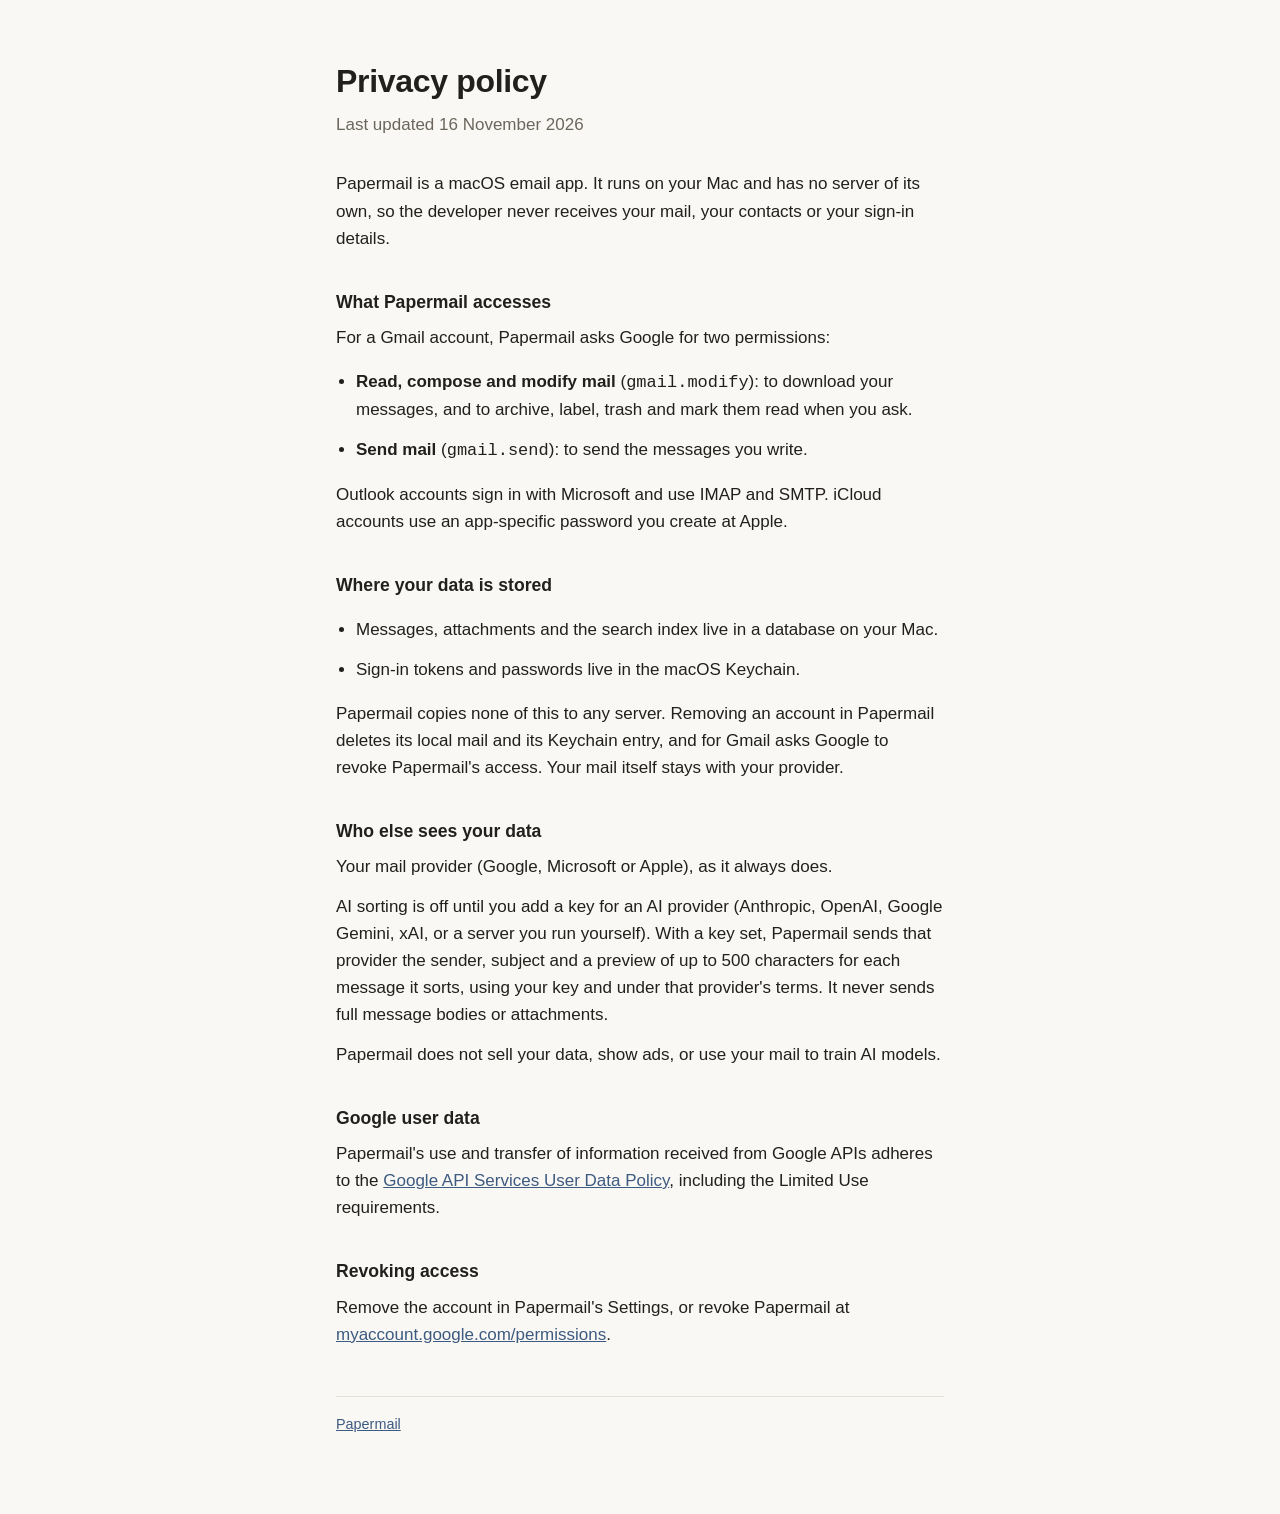
==== privacy.html @ 48b1c693 "Papermail homepage and privacy policy" ====
<!doctype html>
<html lang="en">
<head>
  <meta charset="utf-8">
  <meta name="viewport" content="width=device-width, initial-scale=1">
  <title>Papermail privacy policy</title>
  <meta name="description" content="What Papermail accesses, where it stores it, and who else sees it.">
  <link rel="stylesheet" href="style.css">
</head>
<body>
  <main>
    <h1>Privacy policy</h1>
    <p class="lede">Last updated 16 November 2026</p>

    <p>Papermail is a macOS email app. It runs on your Mac and has no server of its own, so the developer never receives your mail, your contacts or your sign-in details.</p>

    <h2>What Papermail accesses</h2>
    <p>For a Gmail account, Papermail asks Google for two permissions:</p>
    <ul>
      <li><strong>Read, compose and modify mail</strong> (<code>gmail.modify</code>): to download your messages, and to archive, label, trash and mark them read when you ask.</li>
      <li><strong>Send mail</strong> (<code>gmail.send</code>): to send the messages you write.</li>
    </ul>
    <p>Outlook accounts sign in with Microsoft and use IMAP and SMTP. iCloud accounts use an app-specific password you create at Apple.</p>

    <h2>Where your data is stored</h2>
    <ul>
      <li>Messages, attachments and the search index live in a database on your Mac.</li>
      <li>Sign-in tokens and passwords live in the macOS Keychain.</li>
    </ul>
    <p>Papermail copies none of this to any server. Removing an account in Papermail deletes its local mail and its Keychain entry, and for Gmail asks Google to revoke Papermail's access. Your mail itself stays with your provider.</p>

    <h2>Who else sees your data</h2>
    <p>Your mail provider (Google, Microsoft or Apple), as it always does.</p>
    <p>AI sorting is off until you add a key for an AI provider (Anthropic, OpenAI, Google Gemini, xAI, or a server you run yourself). With a key set, Papermail sends that provider the sender, subject and a preview of up to 500 characters for each message it sorts, using your key and under that provider's terms. It never sends full message bodies or attachments.</p>
    <p>Papermail does not sell your data, show ads, or use your mail to train AI models.</p>

    <h2>Google user data</h2>
    <p>Papermail's use and transfer of information received from Google APIs adheres to the <a href="https://developers.google.com/terms/api-services-user-data-policy">Google API Services User Data Policy</a>, including the Limited Use requirements.</p>

    <h2>Revoking access</h2>
    <p>Remove the account in Papermail's Settings, or revoke Papermail at <a href="https://myaccount.google.com/permissions">myaccount.google.com/permissions</a>.</p>

    <footer>
      <a href="index.html">Papermail</a>
    </footer>
  </main>
</body>
</html>
---- style.css ----
:root {
  --bg: #faf8f4;
  --text: #22201c;
  --muted: #6b665d;
  --rule: #e4dfd5;
  --link: #3d5a80;
}
@media (prefers-color-scheme: dark) {
  :root {
    --bg: #1c1b19;
    --text: #ece8e1;
    --muted: #a39d92;
    --rule: #34322e;
    --link: #9cb8de;
  }
}
* { box-sizing: border-box; }
body {
  margin: 0;
  background: var(--bg);
  color: var(--text);
  font: 17px/1.6 -apple-system, BlinkMacSystemFont, "Helvetica Neue", sans-serif;
}
main { max-width: 640px; margin: 0 auto; padding: 56px 16px 80px; }
h1 { font-size: 2rem; margin: 0 0 4px; letter-spacing: -0.01em; }
h2 { font-size: 1.1rem; margin: 36px 0 8px; }
p, li { margin: 0 0 12px; }
ul { padding-left: 20px; }
.lede { color: var(--muted); margin-bottom: 32px; }
a { color: var(--link); }
footer { margin-top: 48px; padding-top: 16px; border-top: 1px solid var(--rule); color: var(--muted); font-size: 0.9rem; }
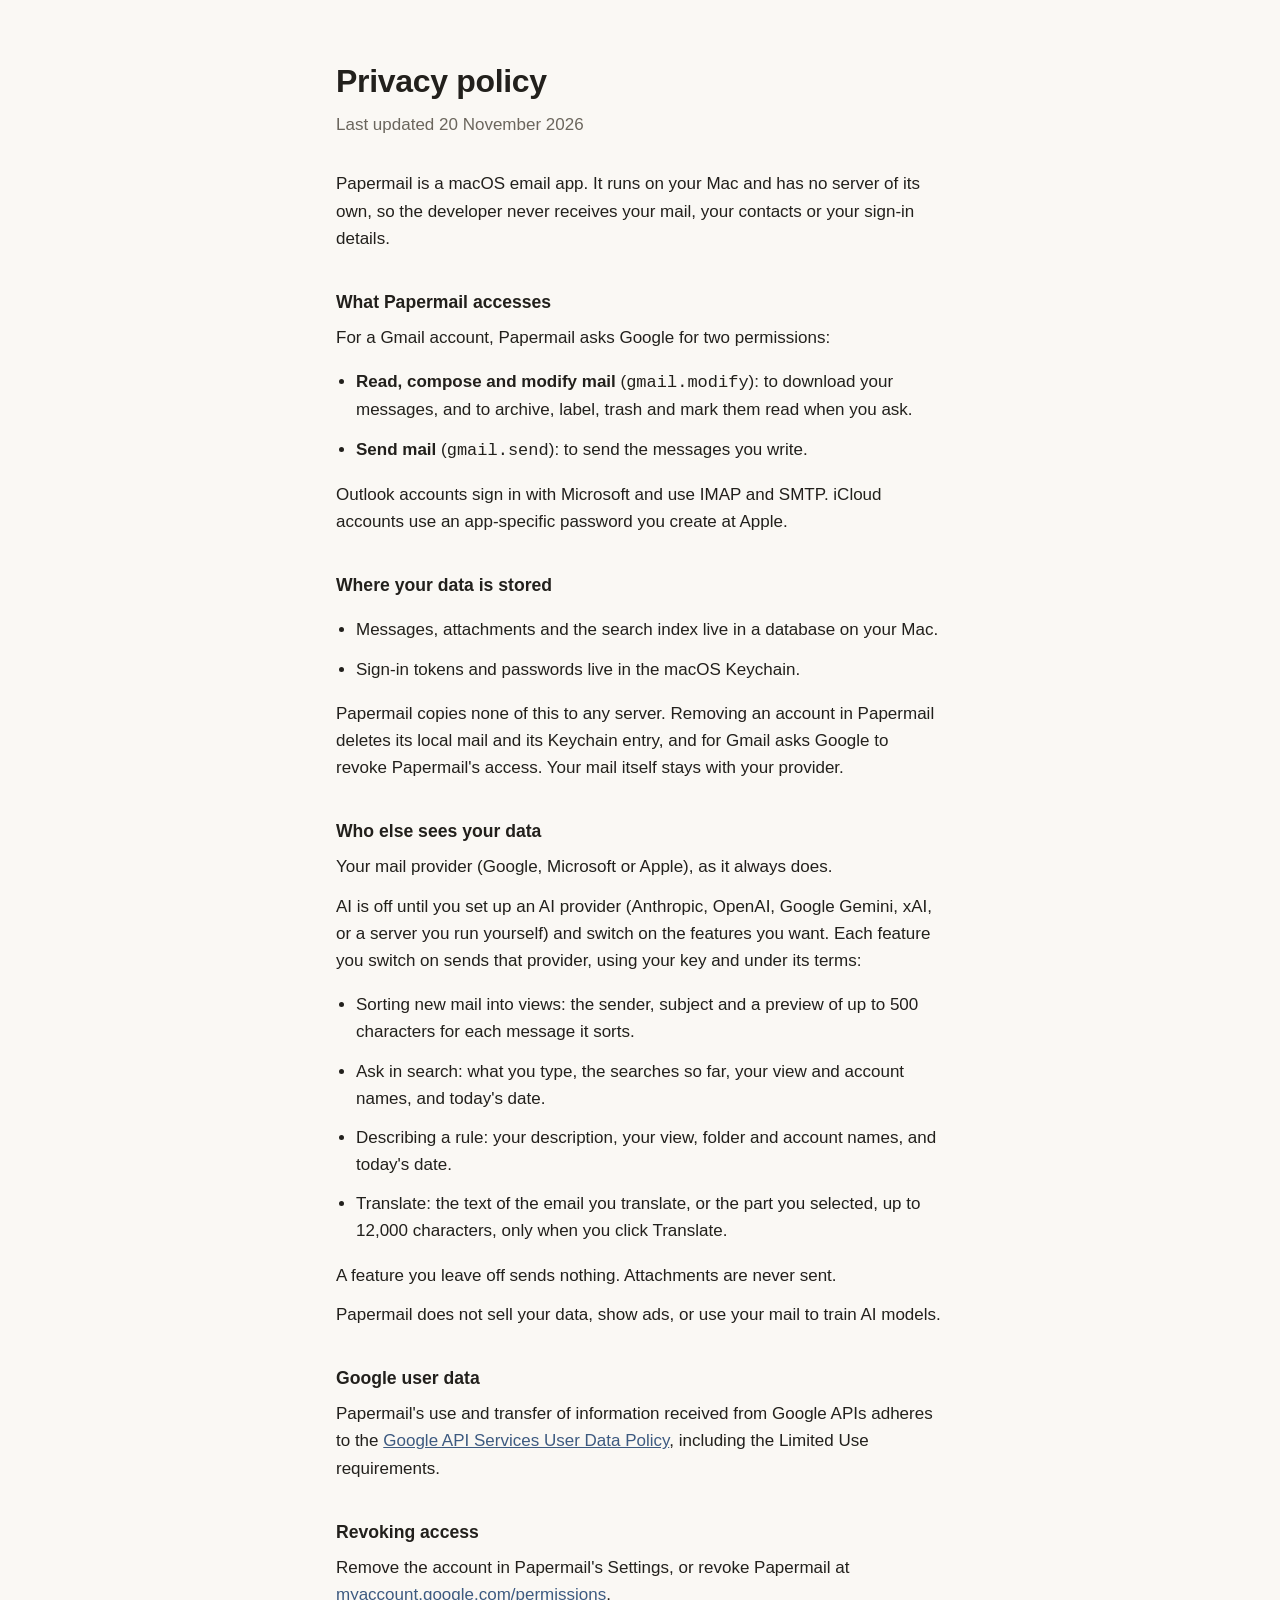
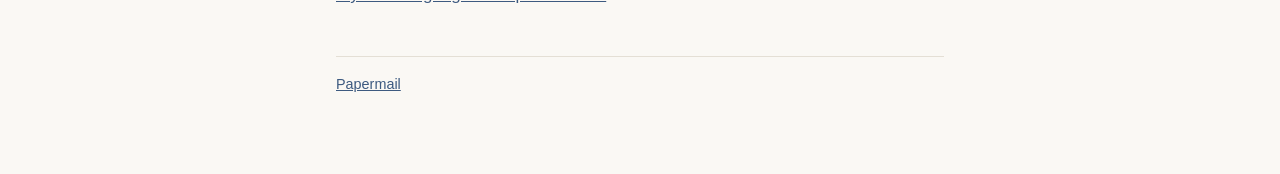
==== commit 0c726d27: "Privacy policy: list each AI feature and what it sends" ====
--- a/privacy.html
+++ b/privacy.html
@@ -10,7 +10,7 @@
 <body>
   <main>
     <h1>Privacy policy</h1>
-    <p class="lede">Last updated 16 November 2026</p>
+    <p class="lede">Last updated 20 November 2026</p>
 
     <p>Papermail is a macOS email app. It runs on your Mac and has no server of its own, so the developer never receives your mail, your contacts or your sign-in details.</p>
 
@@ -31,7 +31,14 @@
 
     <h2>Who else sees your data</h2>
     <p>Your mail provider (Google, Microsoft or Apple), as it always does.</p>
-    <p>AI sorting is off until you add a key for an AI provider (Anthropic, OpenAI, Google Gemini, xAI, or a server you run yourself). With a key set, Papermail sends that provider the sender, subject and a preview of up to 500 characters for each message it sorts, using your key and under that provider's terms. It never sends full message bodies or attachments.</p>
+    <p>AI is off until you set up an AI provider (Anthropic, OpenAI, Google Gemini, xAI, or a server you run yourself) and switch on the features you want. Each feature you switch on sends that provider, using your key and under its terms:</p>
+    <ul>
+      <li>Sorting new mail into views: the sender, subject and a preview of up to 500 characters for each message it sorts.</li>
+      <li>Ask in search: what you type, the searches so far, your view and account names, and today's date.</li>
+      <li>Describing a rule: your description, your view, folder and account names, and today's date.</li>
+      <li>Translate: the text of the email you translate, or the part you selected, up to 12,000 characters, only when you click Translate.</li>
+    </ul>
+    <p>A feature you leave off sends nothing. Attachments are never sent.</p>
     <p>Papermail does not sell your data, show ads, or use your mail to train AI models.</p>
 
     <h2>Google user data</h2>
